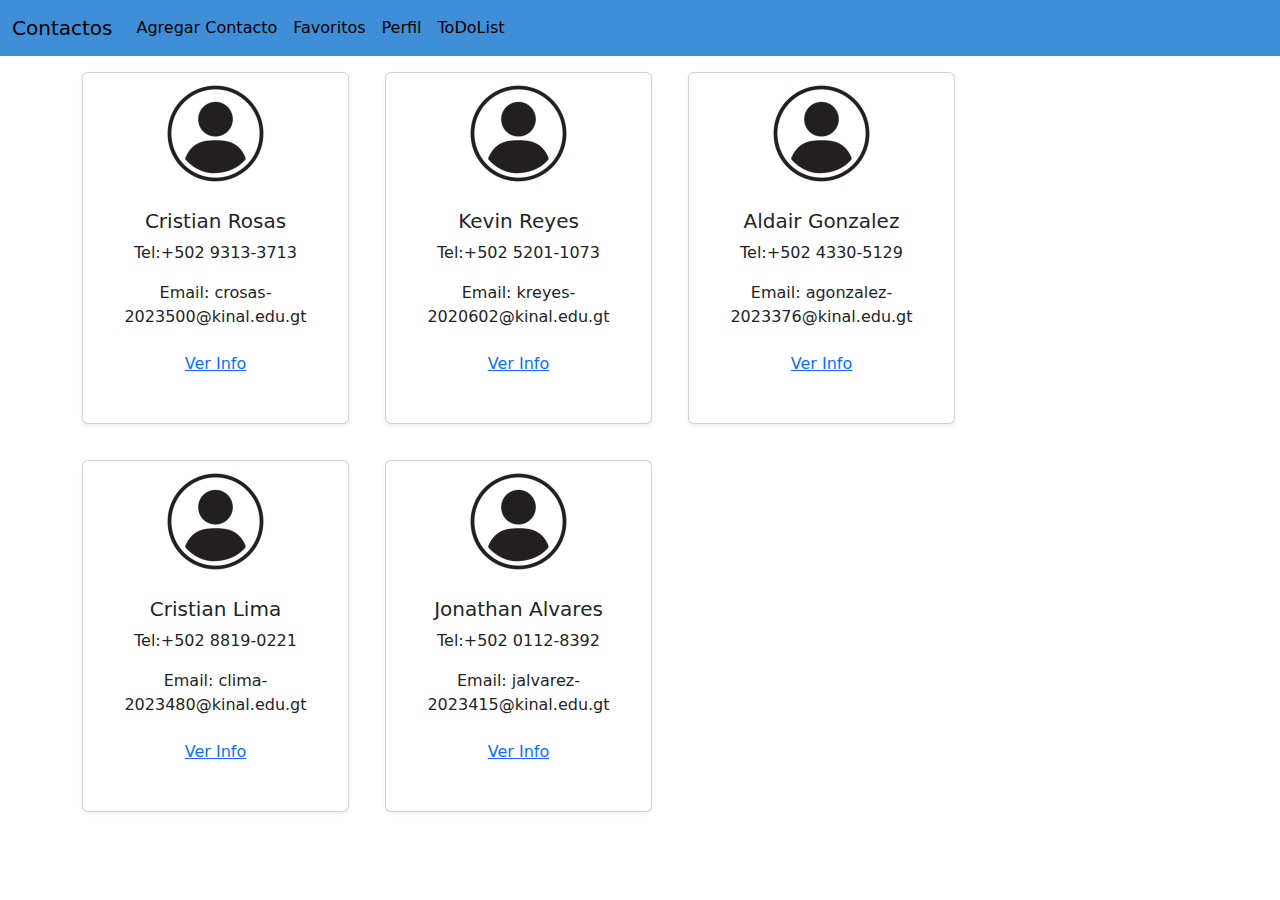
==== contactos/contacto.html @ c92bc447 "Se agrego el Nuevo Contacto" ====
<!DOCTYPE html>
<html>

<head>
    <meta charset="UTF-8">
    <title>Lista de Contactos</title>
    <link href="https://cdn.jsdelivr.net/npm/bootstrap@5.3.3/dist/css/bootstrap.min.css" rel="stylesheet"
        integrity="sha384-QWTKZyjpPEjISv5WaRU9OFeRpok6YctnYmDr5pNlyT2bRjXh0JMhjY6hW+ALEwIH" crossorigin="anonymous">
    <link rel="stylesheet" href="./contacto.css">
</head>

<body>
    <nav class="navbar navbar-expand-lg navbar-custom">
        <div class="container-fluid">
            <a class="navbar-brand" href="#">Contactos</a>
            <button class="navbar-toggler" type="button" data-bs-toggle="collapse" data-bs-target="#navbarScroll"
                aria-controls="navbarScroll" aria-expanded="false" aria-label="Toggle navigation">
                <span class="navbar-toggler-icon"></span>
            </button>
            <div class="collapse navbar-collapse" id="navbarScroll">
                <ul class="navbar-nav me-auto my-2 my-lg-0 navbar-nav-scroll" style="--bs-scroll-height: 100px;">
                    <li class="nav-item">
                        <a class="nav-link active" aria-current="page" href="../newContacto/newContacto.html">Agregar Contacto</a>
                    </li>
                    <li class="nav-item">
                        <a class="nav-link active" aria-current="page" href="#">Favoritos</a>
                    </li>
                    <li class="nav-item">
                        <a class="nav-link active" aria-current="page" href="#">Perfil</a>
                    </li>
                    <li class="nav-item">
                        <a class="nav-link active" aria-current="page" href="#">ToDoList</a>
                    </li>
                </ul>
            </div>
        </div>
    </nav>
    

    <div class="container mt-3">
        <div class="row g-3">
            
            <div class="col-md-3">
                <div class="card shadow-sm">
                    <img src="../assets/image/icono.png" class="card-img-top" alt="Foto de contacto">
                    <div class="card-body text-center">
                        <h5 class="card-title">Cristian Rosas</h5>
                        <p class="card-text">Tel:+502 9313-3713</p>
                        <p class="card-text">Email: crosas-2023500@kinal.edu.gt</p>
                        <a href="./contactos/contacto.html" class="btn btn-link btn-block mb-4">
                            Ver Info
                        </a>
                    </div>
                </div>
            </div>
        
            <div class="col-md-3">
                <div class="card shadow-sm">
                    <img src="../assets/image/icono.png" class="card-img-top" alt="Foto de contacto">
                    <div class="card-body text-center">
                        <h5 class="card-title">Kevin Reyes</h5>
                        <p class="card-text">Tel:+502 5201-1073</p>
                        <p class="card-text">Email: kreyes-2020602@kinal.edu.gt</p>
                        <a href="./contactos/contacto.html" class="btn btn-link btn-block mb-4">
                            Ver Info
                        </a>
                    </div>
                </div>
            </div>
        
            <!-- Contacto 3 -->
            <div class="col-md-3">
                <div class="card shadow-sm">
                    <img src="../assets/image/icono.png" class="card-img-top" alt="Foto de contacto">
                    <div class="card-body text-center">
                        <h5 class="card-title">Aldair Gonzalez</h5>
                        <p class="card-text">Tel:+502 4330-5129</p>
                        <p class="card-text">Email: agonzalez-2023376@kinal.edu.gt</p>
                        <a href="./contactos/contacto.html" class="btn btn-link btn-block mb-4">
                            Ver Info
                        </a>
                    </div>
                </div>
            </div>
        
            <!-- Contacto 4 -->
            <div class="col-md-3">
                <div class="card shadow-sm">
                    <img src="../assets/image/icono.png" class="card-img-top" alt="Foto de contacto">
                    <div class="card-body text-center">
                        <h5 class="card-title">Cristian Lima</h5>
                        <p class="card-text">Tel:+502 8819-0221</p>
                        <p class="card-text">Email: clima-2023480@kinal.edu.gt</p>
                        <a href="./contactos/contacto.html" class="btn btn-link btn-block mb-4">
                            Ver Info
                        </a>
                    </div>
                </div>
            </div>
        
            <!-- Contacto 5 -->
            <div class="col-md-3">
                <div class="card shadow-sm">
                    <img src="../assets/image/icono.png" class="card-img-top" alt="Foto de contacto">
                    <div class="card-body text-center">
                        <h5 class="card-title">Jonathan Alvares</h5>
                        <p class="card-text">Tel:+502 0112-8392</p>
                        <p class="card-text">Email: jalvarez-2023415@kinal.edu.gt</p>
                        <a href="./contactos/contacto.html" class="btn btn-link btn-block mb-4">
                            Ver Info
                        </a>
                    </div>
                </div>
            </div>
        </div>
        
    </div>

    <script src="https://cdn.jsdelivr.net/npm/bootstrap@5.3.3/dist/js/bootstrap.bundle.min.js"
        integrity="sha384-YvpcrYf0tY3lHB60NNkmXc5s9fDVZLESaAA55NDzOxhy9GkcIdslK1eN7N6jIeHz"
        crossorigin="anonymous"></script>
</body>
</html>
---- contactos/contacto.css ----
.card-img-top {
    width: 100px;
    height: 100px;
    object-fit: cover;
    border-radius: 50%;
    margin: 10px auto;
}
.row {
    gap: 20px;
}
.navbar-custom {
    background-color: #3e8fd8;
}
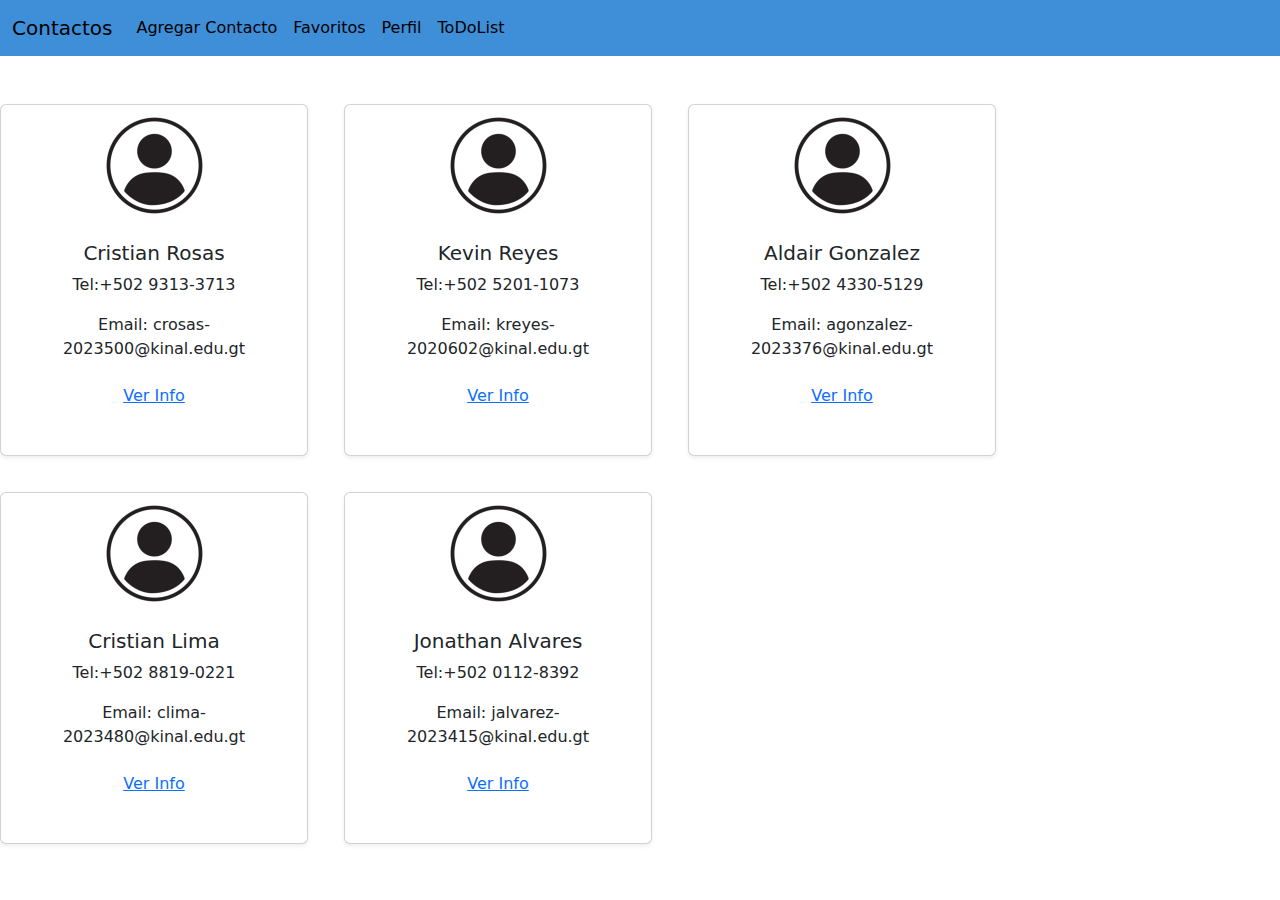
==== commit 0615fe9a: "Detalles" ====
--- a/contactos/contacto.html
+++ b/contactos/contacto.html
@@ -37,10 +37,10 @@
     </nav>
     
 
-    <div class="container mt-3">
+    <div class="my-5 d-flex justify-content-center gap-3">
         <div class="row g-3">
             
-            <div class="col-md-3">
+            <div class="col-lg-3 col-md-4 col-sm-6">
                 <div class="card shadow-sm">
                     <img src="../assets/image/icono.png" class="card-img-top" alt="Foto de contacto">
                     <div class="card-body text-center">
@@ -54,7 +54,7 @@
                 </div>
             </div>
         
-            <div class="col-md-3">
+            <div class="col-lg-3 col-md-4 col-sm-6">
                 <div class="card shadow-sm">
                     <img src="../assets/image/icono.png" class="card-img-top" alt="Foto de contacto">
                     <div class="card-body text-center">
@@ -69,7 +69,7 @@
             </div>
         
             <!-- Contacto 3 -->
-            <div class="col-md-3">
+            <div class="col-lg-3 col-md-4 col-sm-6">
                 <div class="card shadow-sm">
                     <img src="../assets/image/icono.png" class="card-img-top" alt="Foto de contacto">
                     <div class="card-body text-center">
@@ -84,7 +84,7 @@
             </div>
         
             <!-- Contacto 4 -->
-            <div class="col-md-3">
+            <div class="col-lg-3 col-md-4 col-sm-6">
                 <div class="card shadow-sm">
                     <img src="../assets/image/icono.png" class="card-img-top" alt="Foto de contacto">
                     <div class="card-body text-center">
@@ -99,7 +99,7 @@
             </div>
         
             <!-- Contacto 5 -->
-            <div class="col-md-3">
+            <div class="col-lg-3 col-md-4 col-sm-6">
                 <div class="card shadow-sm">
                     <img src="../assets/image/icono.png" class="card-img-top" alt="Foto de contacto">
                     <div class="card-body text-center">
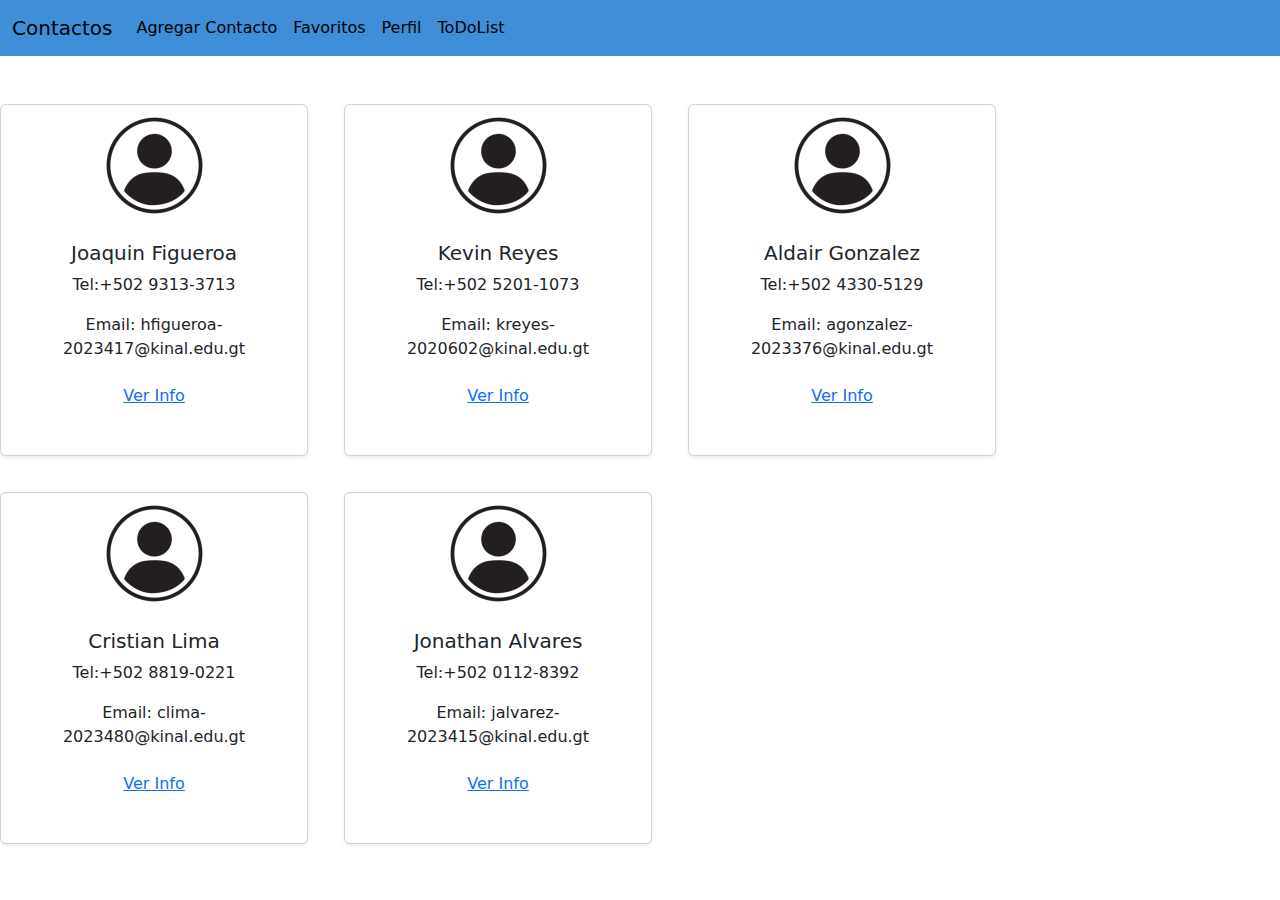
==== commit 46ff4486: "Se agrego favoritos" ====
--- a/contactos/contacto.html
+++ b/contactos/contacto.html
@@ -20,10 +20,10 @@
             <div class="collapse navbar-collapse" id="navbarScroll">
                 <ul class="navbar-nav me-auto my-2 my-lg-0 navbar-nav-scroll" style="--bs-scroll-height: 100px;">
                     <li class="nav-item">
-                        <a class="nav-link active" aria-current="page" href="../newContacto/newContacto.html">Agregar Contacto</a>
+                        <a class="nav-link active" aria-current="page" href="#">Agregar Contacto</a>
                     </li>
                     <li class="nav-item">
-                        <a class="nav-link active" aria-current="page" href="#">Favoritos</a>
+                        <a class="nav-link active" aria-current="page" href="../favoritos/favoritos.html">Favoritos</a>
                     </li>
                     <li class="nav-item">
                         <a class="nav-link active" aria-current="page" href="#">Perfil</a>
@@ -44,9 +44,9 @@
                 <div class="card shadow-sm">
                     <img src="../assets/image/icono.png" class="card-img-top" alt="Foto de contacto">
                     <div class="card-body text-center">
-                        <h5 class="card-title">Cristian Rosas</h5>
+                        <h5 class="card-title">Joaquin Figueroa</h5>
                         <p class="card-text">Tel:+502 9313-3713</p>
-                        <p class="card-text">Email: crosas-2023500@kinal.edu.gt</p>
+                        <p class="card-text">Email: hfigueroa-2023417@kinal.edu.gt</p>
                         <a href="./contactos/contacto.html" class="btn btn-link btn-block mb-4">
                             Ver Info
                         </a>
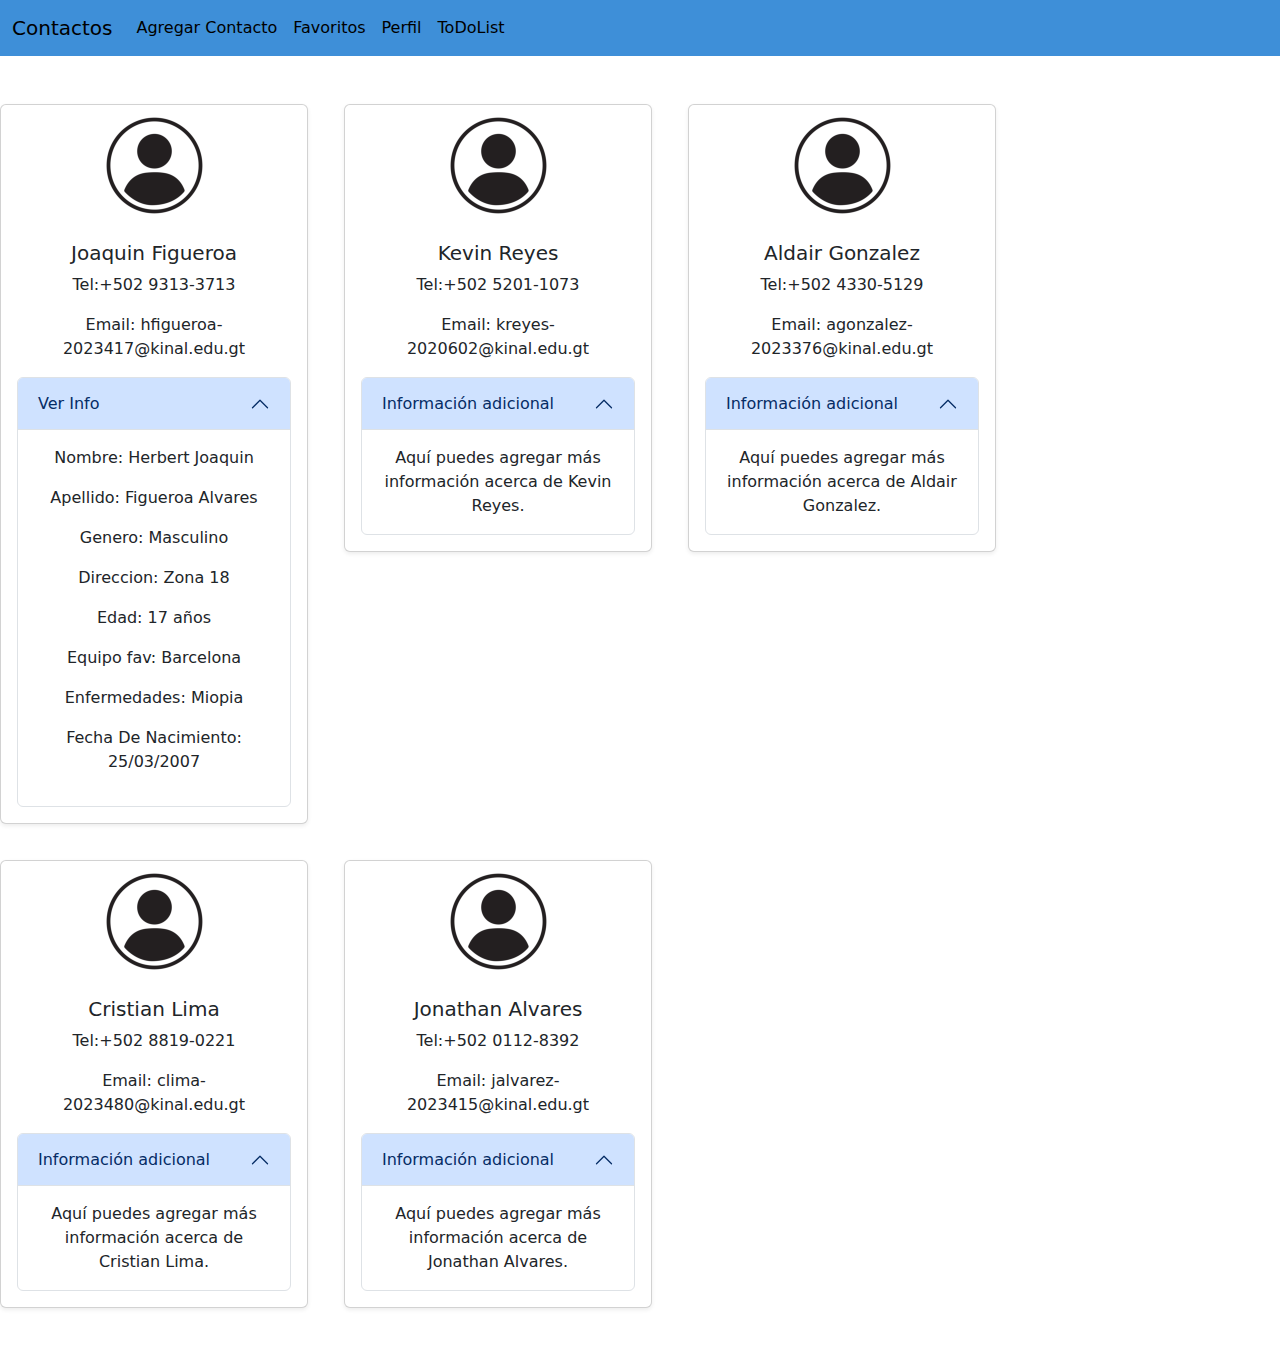
==== commit 70625f91: "Se empezo el detalle" ====
--- a/contactos/contacto.html
+++ b/contactos/contacto.html
@@ -40,6 +40,7 @@
     <div class="my-5 d-flex justify-content-center gap-3">
         <div class="row g-3">
             
+            <!-- Contacto 1 -->
             <div class="col-lg-3 col-md-4 col-sm-6">
                 <div class="card shadow-sm">
                     <img src="../assets/image/icono.png" class="card-img-top" alt="Foto de contacto">
@@ -47,13 +48,32 @@
                         <h5 class="card-title">Joaquin Figueroa</h5>
                         <p class="card-text">Tel:+502 9313-3713</p>
                         <p class="card-text">Email: hfigueroa-2023417@kinal.edu.gt</p>
-                        <a href="./contactos/contacto.html" class="btn btn-link btn-block mb-4">
-                            Ver Info
-                        </a>
+                        <div class="accordion" id="accordionExample1">
+                            <div class="accordion-item">
+                                <h2 class="accordion-header">
+                                    <button class="accordion-button" type="button" data-bs-toggle="collapse" data-bs-target="#collapseOne1" aria-expanded="true" aria-controls="collapseOne1">
+                                        Ver Info
+                                    </button>
+                                </h2>
+                                <div id="collapseOne1" class="accordion-collapse collapse show" data-bs-parent="#accordionExample1">
+                                    <div class="accordion-body">
+                                        <p>Nombre: Herbert Joaquin</p>
+                                        <p>Apellido: Figueroa Alvares</p>
+                                        <p>Genero: Masculino</p>
+                                        <p>Direccion: Zona 18</p>
+                                        <p>Edad: 17 años</p>
+                                        <p>Equipo fav: Barcelona</p>
+                                        <p>Enfermedades: Miopia</p>
+                                        <p>Fecha De Nacimiento: 25/03/2007</p>
+                                    </div>
+                                </div>
+                            </div>
+                        </div>
                     </div>
                 </div>
             </div>
         
+            <!-- Contacto 2 -->
             <div class="col-lg-3 col-md-4 col-sm-6">
                 <div class="card shadow-sm">
                     <img src="../assets/image/icono.png" class="card-img-top" alt="Foto de contacto">
@@ -61,9 +81,20 @@
                         <h5 class="card-title">Kevin Reyes</h5>
                         <p class="card-text">Tel:+502 5201-1073</p>
                         <p class="card-text">Email: kreyes-2020602@kinal.edu.gt</p>
-                        <a href="./contactos/contacto.html" class="btn btn-link btn-block mb-4">
-                            Ver Info
-                        </a>
+                        <div class="accordion" id="accordionExample2">
+                            <div class="accordion-item">
+                                <h2 class="accordion-header">
+                                    <button class="accordion-button" type="button" data-bs-toggle="collapse" data-bs-target="#collapseOne2" aria-expanded="true" aria-controls="collapseOne2">
+                                        Información adicional
+                                    </button>
+                                </h2>
+                                <div id="collapseOne2" class="accordion-collapse collapse show" data-bs-parent="#accordionExample2">
+                                    <div class="accordion-body">
+                                        Aquí puedes agregar más información acerca de Kevin Reyes.
+                                    </div>
+                                </div>
+                            </div>
+                        </div>
                     </div>
                 </div>
             </div>
@@ -76,9 +107,20 @@
                         <h5 class="card-title">Aldair Gonzalez</h5>
                         <p class="card-text">Tel:+502 4330-5129</p>
                         <p class="card-text">Email: agonzalez-2023376@kinal.edu.gt</p>
-                        <a href="./contactos/contacto.html" class="btn btn-link btn-block mb-4">
-                            Ver Info
-                        </a>
+                        <div class="accordion" id="accordionExample3">
+                            <div class="accordion-item">
+                                <h2 class="accordion-header">
+                                    <button class="accordion-button" type="button" data-bs-toggle="collapse" data-bs-target="#collapseOne3" aria-expanded="true" aria-controls="collapseOne3">
+                                        Información adicional
+                                    </button>
+                                </h2>
+                                <div id="collapseOne3" class="accordion-collapse collapse show" data-bs-parent="#accordionExample3">
+                                    <div class="accordion-body">
+                                        Aquí puedes agregar más información acerca de Aldair Gonzalez.
+                                    </div>
+                                </div>
+                            </div>
+                        </div>
                     </div>
                 </div>
             </div>
@@ -91,9 +133,20 @@
                         <h5 class="card-title">Cristian Lima</h5>
                         <p class="card-text">Tel:+502 8819-0221</p>
                         <p class="card-text">Email: clima-2023480@kinal.edu.gt</p>
-                        <a href="./contactos/contacto.html" class="btn btn-link btn-block mb-4">
-                            Ver Info
-                        </a>
+                        <div class="accordion" id="accordionExample4">
+                            <div class="accordion-item">
+                                <h2 class="accordion-header">
+                                    <button class="accordion-button" type="button" data-bs-toggle="collapse" data-bs-target="#collapseOne4" aria-expanded="true" aria-controls="collapseOne4">
+                                        Información adicional
+                                    </button>
+                                </h2>
+                                <div id="collapseOne4" class="accordion-collapse collapse show" data-bs-parent="#accordionExample4">
+                                    <div class="accordion-body">
+                                        Aquí puedes agregar más información acerca de Cristian Lima.
+                                    </div>
+                                </div>
+                            </div>
+                        </div>
                     </div>
                 </div>
             </div>
@@ -106,9 +159,20 @@
                         <h5 class="card-title">Jonathan Alvares</h5>
                         <p class="card-text">Tel:+502 0112-8392</p>
                         <p class="card-text">Email: jalvarez-2023415@kinal.edu.gt</p>
-                        <a href="./contactos/contacto.html" class="btn btn-link btn-block mb-4">
-                            Ver Info
-                        </a>
+                        <div class="accordion" id="accordionExample5">
+                            <div class="accordion-item">
+                                <h2 class="accordion-header">
+                                    <button class="accordion-button" type="button" data-bs-toggle="collapse" data-bs-target="#collapseOne5" aria-expanded="true" aria-controls="collapseOne5">
+                                        Información adicional
+                                    </button>
+                                </h2>
+                                <div id="collapseOne5" class="accordion-collapse collapse show" data-bs-parent="#accordionExample5">
+                                    <div class="accordion-body">
+                                        Aquí puedes agregar más información acerca de Jonathan Alvares.
+                                    </div>
+                                </div>
+                            </div>
+                        </div>
                     </div>
                 </div>
             </div>
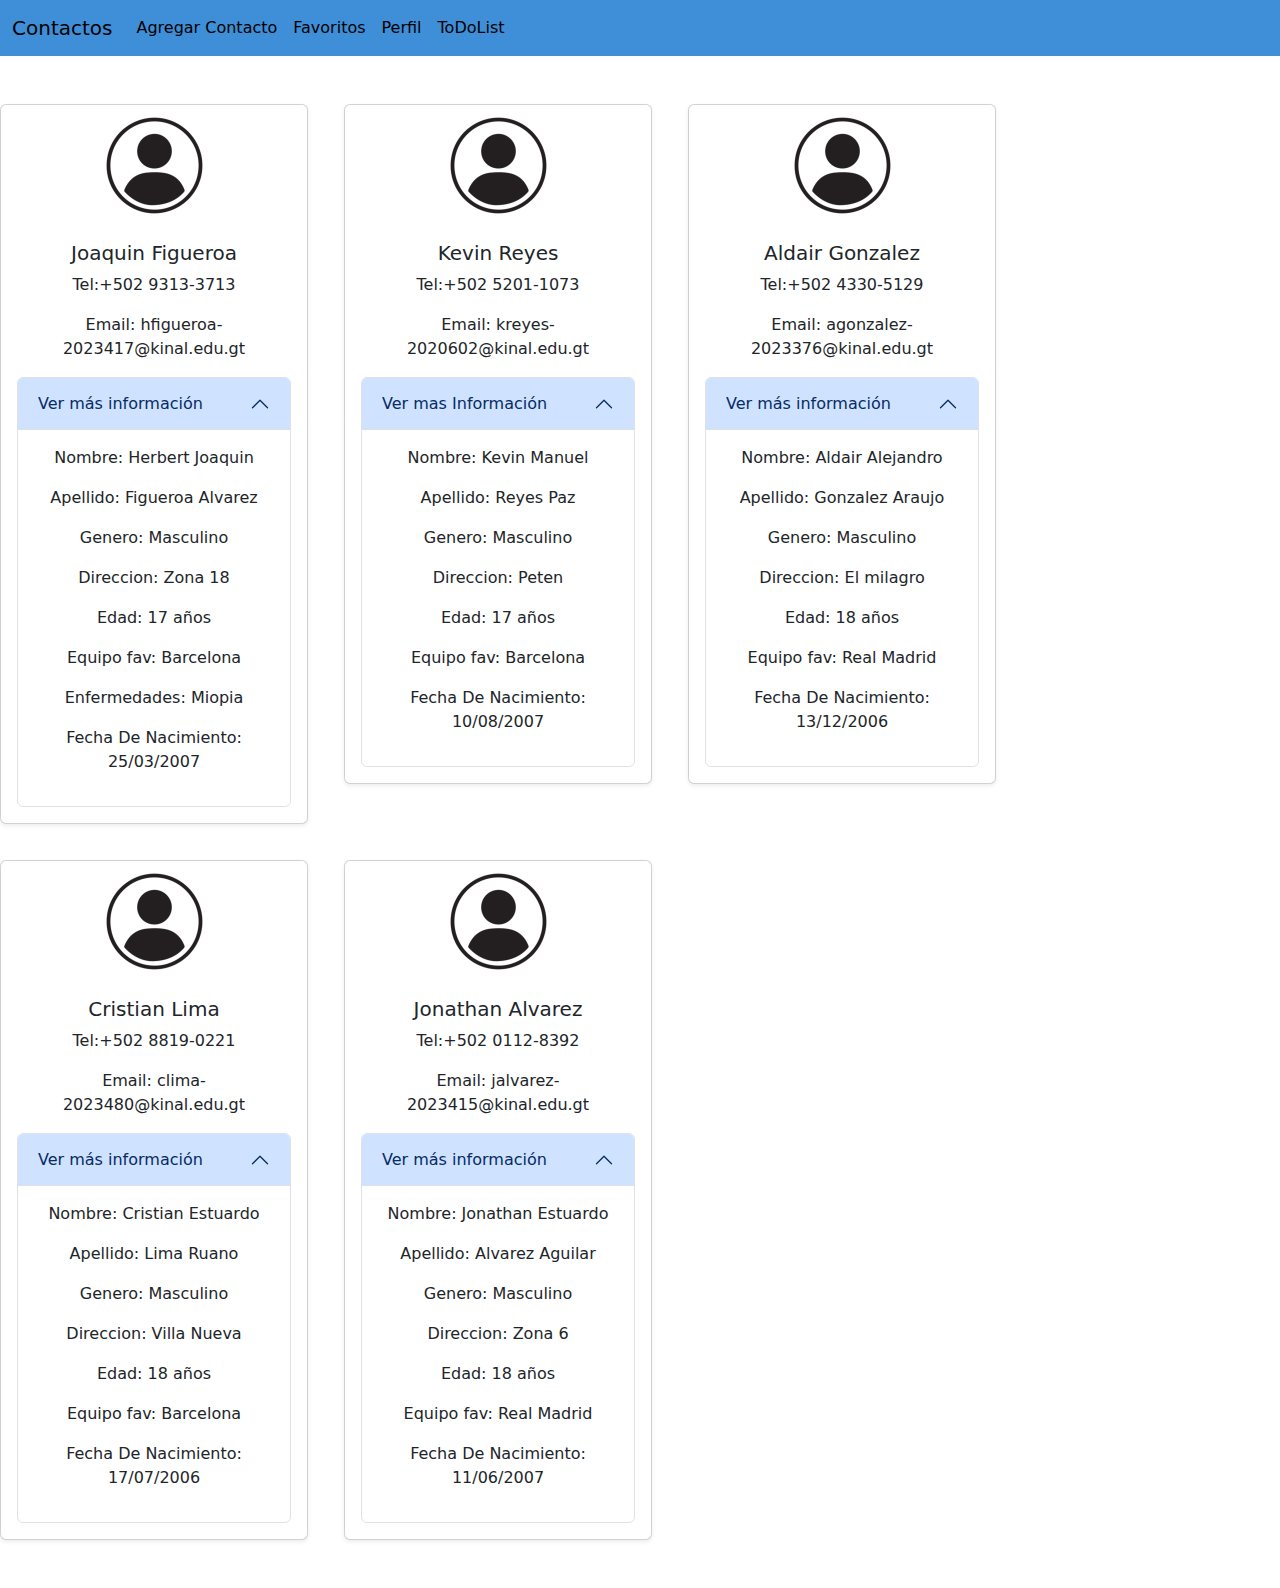
==== commit e63547ff: "Se termino el detalle" ====
--- a/contactos/contacto.html
+++ b/contactos/contacto.html
@@ -1,6 +1,5 @@
 <!DOCTYPE html>
 <html>
-
 <head>
     <meta charset="UTF-8">
     <title>Lista de Contactos</title>
@@ -8,7 +7,6 @@
         integrity="sha384-QWTKZyjpPEjISv5WaRU9OFeRpok6YctnYmDr5pNlyT2bRjXh0JMhjY6hW+ALEwIH" crossorigin="anonymous">
     <link rel="stylesheet" href="./contacto.css">
 </head>
-
 <body>
     <nav class="navbar navbar-expand-lg navbar-custom">
         <div class="container-fluid">
@@ -35,12 +33,10 @@
             </div>
         </div>
     </nav>
-    
 
     <div class="my-5 d-flex justify-content-center gap-3">
         <div class="row g-3">
-            
-            <!-- Contacto 1 -->
+
             <div class="col-lg-3 col-md-4 col-sm-6">
                 <div class="card shadow-sm">
                     <img src="../assets/image/icono.png" class="card-img-top" alt="Foto de contacto">
@@ -51,14 +47,17 @@
                         <div class="accordion" id="accordionExample1">
                             <div class="accordion-item">
                                 <h2 class="accordion-header">
-                                    <button class="accordion-button" type="button" data-bs-toggle="collapse" data-bs-target="#collapseOne1" aria-expanded="true" aria-controls="collapseOne1">
-                                        Ver Info
-                                    </button>
-                                </h2>
-                                <div id="collapseOne1" class="accordion-collapse collapse show" data-bs-parent="#accordionExample1">
+                                    <button class="accordion-button" type="button" data-bs-toggle="collapse"
+                                        data-bs-target="#collapseOne1" aria-expanded="true"
+                                        aria-controls="collapseOne1">
+                                        Ver más información
+                                    </button>
+                                </h2>
+                                <div id="collapseOne1" class="accordion-collapse collapse show"
+                                    data-bs-parent="#accordionExample1">
                                     <div class="accordion-body">
                                         <p>Nombre: Herbert Joaquin</p>
-                                        <p>Apellido: Figueroa Alvares</p>
+                                        <p>Apellido: Figueroa Alvarez</p>
                                         <p>Genero: Masculino</p>
                                         <p>Direccion: Zona 18</p>
                                         <p>Edad: 17 años</p>
@@ -72,8 +71,7 @@
                     </div>
                 </div>
             </div>
-        
-            <!-- Contacto 2 -->
+
             <div class="col-lg-3 col-md-4 col-sm-6">
                 <div class="card shadow-sm">
                     <img src="../assets/image/icono.png" class="card-img-top" alt="Foto de contacto">
@@ -84,22 +82,30 @@
                         <div class="accordion" id="accordionExample2">
                             <div class="accordion-item">
                                 <h2 class="accordion-header">
-                                    <button class="accordion-button" type="button" data-bs-toggle="collapse" data-bs-target="#collapseOne2" aria-expanded="true" aria-controls="collapseOne2">
-                                        Información adicional
-                                    </button>
-                                </h2>
-                                <div id="collapseOne2" class="accordion-collapse collapse show" data-bs-parent="#accordionExample2">
-                                    <div class="accordion-body">
-                                        Aquí puedes agregar más información acerca de Kevin Reyes.
-                                    </div>
-                                </div>
-                            </div>
-                        </div>
-                    </div>
-                </div>
-            </div>
-        
-            <!-- Contacto 3 -->
+                                    <button class="accordion-button" type="button" data-bs-toggle="collapse"
+                                        data-bs-target="#collapseOne2" aria-expanded="true"
+                                        aria-controls="collapseOne2">
+                                        Ver mas Información
+                                    </button>
+                                </h2>
+                                <div id="collapseOne2" class="accordion-collapse collapse show"
+                                    data-bs-parent="#accordionExample2">
+                                    <div class="accordion-body">
+                                        <p>Nombre: Kevin Manuel</p>
+                                        <p>Apellido: Reyes Paz</p>
+                                        <p>Genero: Masculino</p>
+                                        <p>Direccion: Peten</p>
+                                        <p>Edad: 17 años</p>
+                                        <p>Equipo fav: Barcelona</p>
+                                        <p>Fecha De Nacimiento: 10/08/2007</p>
+                                    </div>
+                                </div>
+                            </div>
+                        </div>
+                    </div>
+                </div>
+            </div>
+
             <div class="col-lg-3 col-md-4 col-sm-6">
                 <div class="card shadow-sm">
                     <img src="../assets/image/icono.png" class="card-img-top" alt="Foto de contacto">
@@ -110,22 +116,30 @@
                         <div class="accordion" id="accordionExample3">
                             <div class="accordion-item">
                                 <h2 class="accordion-header">
-                                    <button class="accordion-button" type="button" data-bs-toggle="collapse" data-bs-target="#collapseOne3" aria-expanded="true" aria-controls="collapseOne3">
-                                        Información adicional
-                                    </button>
-                                </h2>
-                                <div id="collapseOne3" class="accordion-collapse collapse show" data-bs-parent="#accordionExample3">
-                                    <div class="accordion-body">
-                                        Aquí puedes agregar más información acerca de Aldair Gonzalez.
-                                    </div>
-                                </div>
-                            </div>
-                        </div>
-                    </div>
-                </div>
-            </div>
-        
-            <!-- Contacto 4 -->
+                                    <button class="accordion-button" type="button" data-bs-toggle="collapse"
+                                        data-bs-target="#collapseOne3" aria-expanded="true"
+                                        aria-controls="collapseOne3">
+                                        Ver más información
+                                    </button>
+                                </h2>
+                                <div id="collapseOne3" class="accordion-collapse collapse show"
+                                    data-bs-parent="#accordionExample3">
+                                    <div class="accordion-body">
+                                        <p>Nombre: Aldair Alejandro</p>
+                                        <p>Apellido: Gonzalez Araujo</p>
+                                        <p>Genero: Masculino</p>
+                                        <p>Direccion: El milagro</p>
+                                        <p>Edad: 18 años</p>
+                                        <p>Equipo fav: Real Madrid</p>
+                                        <p>Fecha De Nacimiento: 13/12/2006</p>
+                                    </div>
+                                </div>
+                            </div>
+                        </div>
+                    </div>
+                </div>
+            </div>
+
             <div class="col-lg-3 col-md-4 col-sm-6">
                 <div class="card shadow-sm">
                     <img src="../assets/image/icono.png" class="card-img-top" alt="Foto de contacto">
@@ -136,39 +150,56 @@
                         <div class="accordion" id="accordionExample4">
                             <div class="accordion-item">
                                 <h2 class="accordion-header">
-                                    <button class="accordion-button" type="button" data-bs-toggle="collapse" data-bs-target="#collapseOne4" aria-expanded="true" aria-controls="collapseOne4">
-                                        Información adicional
-                                    </button>
-                                </h2>
-                                <div id="collapseOne4" class="accordion-collapse collapse show" data-bs-parent="#accordionExample4">
-                                    <div class="accordion-body">
-                                        Aquí puedes agregar más información acerca de Cristian Lima.
-                                    </div>
-                                </div>
-                            </div>
-                        </div>
-                    </div>
-                </div>
-            </div>
-        
-            <!-- Contacto 5 -->
-            <div class="col-lg-3 col-md-4 col-sm-6">
-                <div class="card shadow-sm">
-                    <img src="../assets/image/icono.png" class="card-img-top" alt="Foto de contacto">
-                    <div class="card-body text-center">
-                        <h5 class="card-title">Jonathan Alvares</h5>
+                                    <button class="accordion-button" type="button" data-bs-toggle="collapse"
+                                        data-bs-target="#collapseOne4" aria-expanded="true"
+                                        aria-controls="collapseOne4">
+                                        Ver más información
+                                    </button>
+                                </h2>
+                                <div id="collapseOne4" class="accordion-collapse collapse show"
+                                    data-bs-parent="#accordionExample4">
+                                    <div class="accordion-body">
+                                        <p>Nombre: Cristian Estuardo</p>
+                                        <p>Apellido: Lima Ruano</p>
+                                        <p>Genero: Masculino</p>
+                                        <p>Direccion: Villa Nueva</p>
+                                        <p>Edad: 18 años</p>
+                                        <p>Equipo fav: Barcelona</p>
+                                        <p>Fecha De Nacimiento: 17/07/2006</p>
+                                    </div>
+                                </div>
+                            </div>
+                        </div>
+                    </div>
+                </div>
+            </div>
+
+            <div class="col-lg-3 col-md-4 col-sm-6">
+                <div class="card shadow-sm">
+                    <img src="../assets/image/icono.png" class="card-img-top" alt="Foto de contacto">
+                    <div class="card-body text-center">
+                        <h5 class="card-title">Jonathan Alvarez</h5>
                         <p class="card-text">Tel:+502 0112-8392</p>
                         <p class="card-text">Email: jalvarez-2023415@kinal.edu.gt</p>
                         <div class="accordion" id="accordionExample5">
                             <div class="accordion-item">
                                 <h2 class="accordion-header">
-                                    <button class="accordion-button" type="button" data-bs-toggle="collapse" data-bs-target="#collapseOne5" aria-expanded="true" aria-controls="collapseOne5">
-                                        Información adicional
-                                    </button>
-                                </h2>
-                                <div id="collapseOne5" class="accordion-collapse collapse show" data-bs-parent="#accordionExample5">
-                                    <div class="accordion-body">
-                                        Aquí puedes agregar más información acerca de Jonathan Alvares.
+                                    <button class="accordion-button" type="button" data-bs-toggle="collapse"
+                                        data-bs-target="#collapseOne5" aria-expanded="true"
+                                        aria-controls="collapseOne5">
+                                        Ver más información
+                                    </button>
+                                </h2>
+                                <div id="collapseOne5" class="accordion-collapse collapse show"
+                                    data-bs-parent="#accordionExample5">
+                                    <div class="accordion-body">
+                                        <p>Nombre: Jonathan Estuardo</p>
+                                        <p>Apellido: Alvarez Aguilar</p>
+                                        <p>Genero: Masculino</p>
+                                        <p>Direccion: Zona 6</p>
+                                        <p>Edad: 18 años</p>
+                                        <p>Equipo fav: Real Madrid</p>
+                                        <p>Fecha De Nacimiento: 11/06/2007</p>
                                     </div>
                                 </div>
                             </div>
@@ -177,11 +208,11 @@
                 </div>
             </div>
         </div>
-        
+
     </div>
 
     <script src="https://cdn.jsdelivr.net/npm/bootstrap@5.3.3/dist/js/bootstrap.bundle.min.js"
         integrity="sha384-YvpcrYf0tY3lHB60NNkmXc5s9fDVZLESaAA55NDzOxhy9GkcIdslK1eN7N6jIeHz"
         crossorigin="anonymous"></script>
 </body>
-</html>
+</html>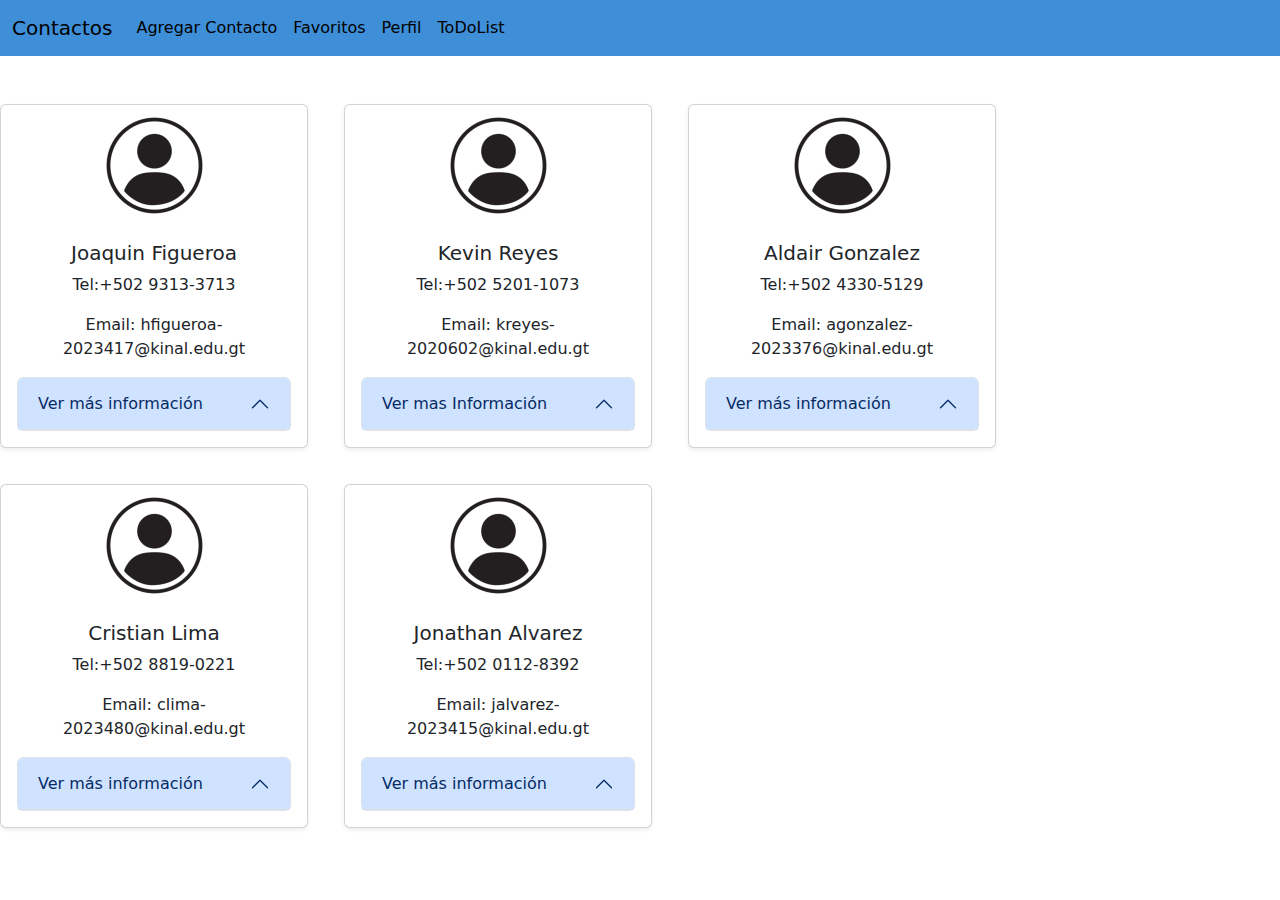
==== commit 89bc903e: "Se agrego el perfil" ====
--- a/contactos/contacto.html
+++ b/contactos/contacto.html
@@ -24,7 +24,7 @@
                         <a class="nav-link active" aria-current="page" href="../favoritos/favoritos.html">Favoritos</a>
                     </li>
                     <li class="nav-item">
-                        <a class="nav-link active" aria-current="page" href="#">Perfil</a>
+                        <a class="nav-link active" aria-current="page" href="../perfil/perfil.html">Perfil</a>
                     </li>
                     <li class="nav-item">
                         <a class="nav-link active" aria-current="page" href="#">ToDoList</a>
@@ -53,7 +53,7 @@
                                         Ver más información
                                     </button>
                                 </h2>
-                                <div id="collapseOne1" class="accordion-collapse collapse show"
+                                <div id="collapseOne1" class="accordion-collapse collapse"
                                     data-bs-parent="#accordionExample1">
                                     <div class="accordion-body">
                                         <p>Nombre: Herbert Joaquin</p>
@@ -88,7 +88,7 @@
                                         Ver mas Información
                                     </button>
                                 </h2>
-                                <div id="collapseOne2" class="accordion-collapse collapse show"
+                                <div id="collapseOne2" class="accordion-collapse collapse"
                                     data-bs-parent="#accordionExample2">
                                     <div class="accordion-body">
                                         <p>Nombre: Kevin Manuel</p>
@@ -122,7 +122,7 @@
                                         Ver más información
                                     </button>
                                 </h2>
-                                <div id="collapseOne3" class="accordion-collapse collapse show"
+                                <div id="collapseOne3" class="accordion-collapse collapse"
                                     data-bs-parent="#accordionExample3">
                                     <div class="accordion-body">
                                         <p>Nombre: Aldair Alejandro</p>
@@ -156,7 +156,7 @@
                                         Ver más información
                                     </button>
                                 </h2>
-                                <div id="collapseOne4" class="accordion-collapse collapse show"
+                                <div id="collapseOne4" class="accordion-collapse collapse "
                                     data-bs-parent="#accordionExample4">
                                     <div class="accordion-body">
                                         <p>Nombre: Cristian Estuardo</p>
@@ -190,7 +190,7 @@
                                         Ver más información
                                     </button>
                                 </h2>
-                                <div id="collapseOne5" class="accordion-collapse collapse show"
+                                <div id="collapseOne5" class="accordion-collapse collapse"
                                     data-bs-parent="#accordionExample5">
                                     <div class="accordion-body">
                                         <p>Nombre: Jonathan Estuardo</p>
